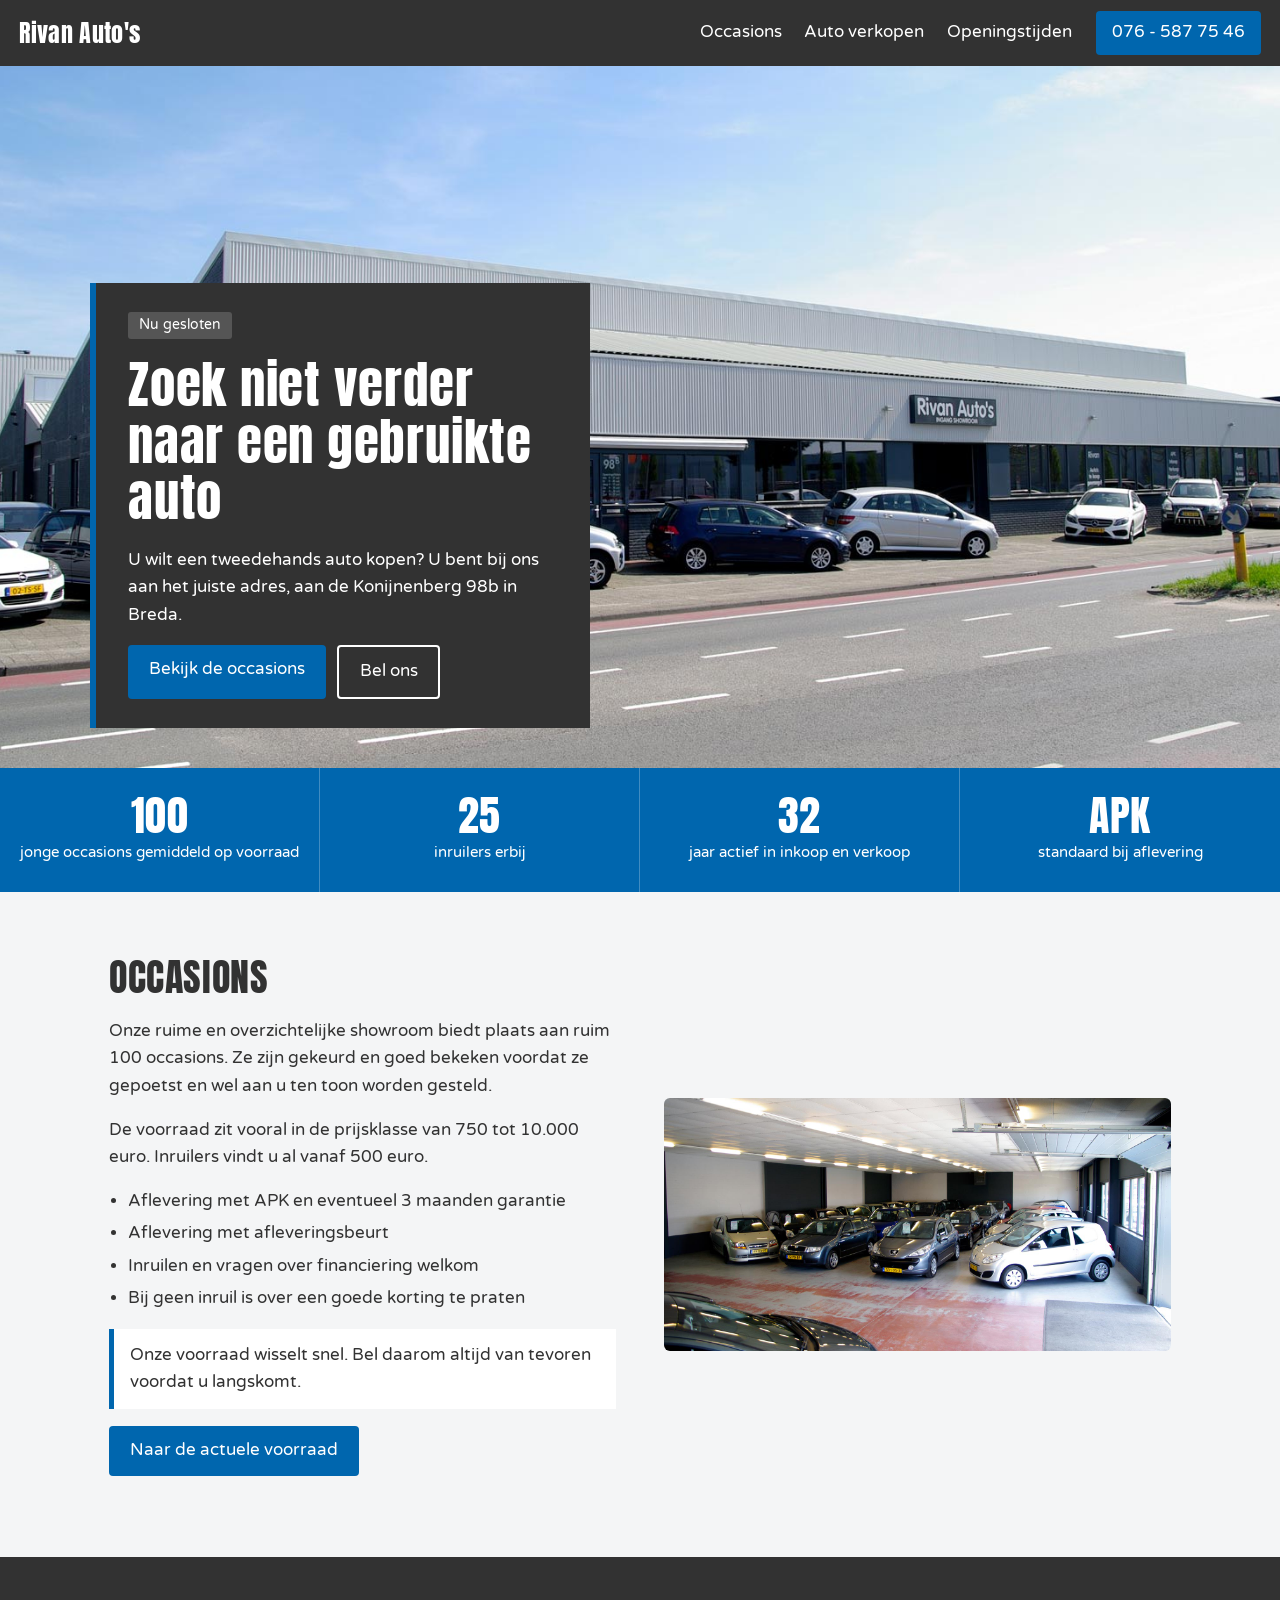
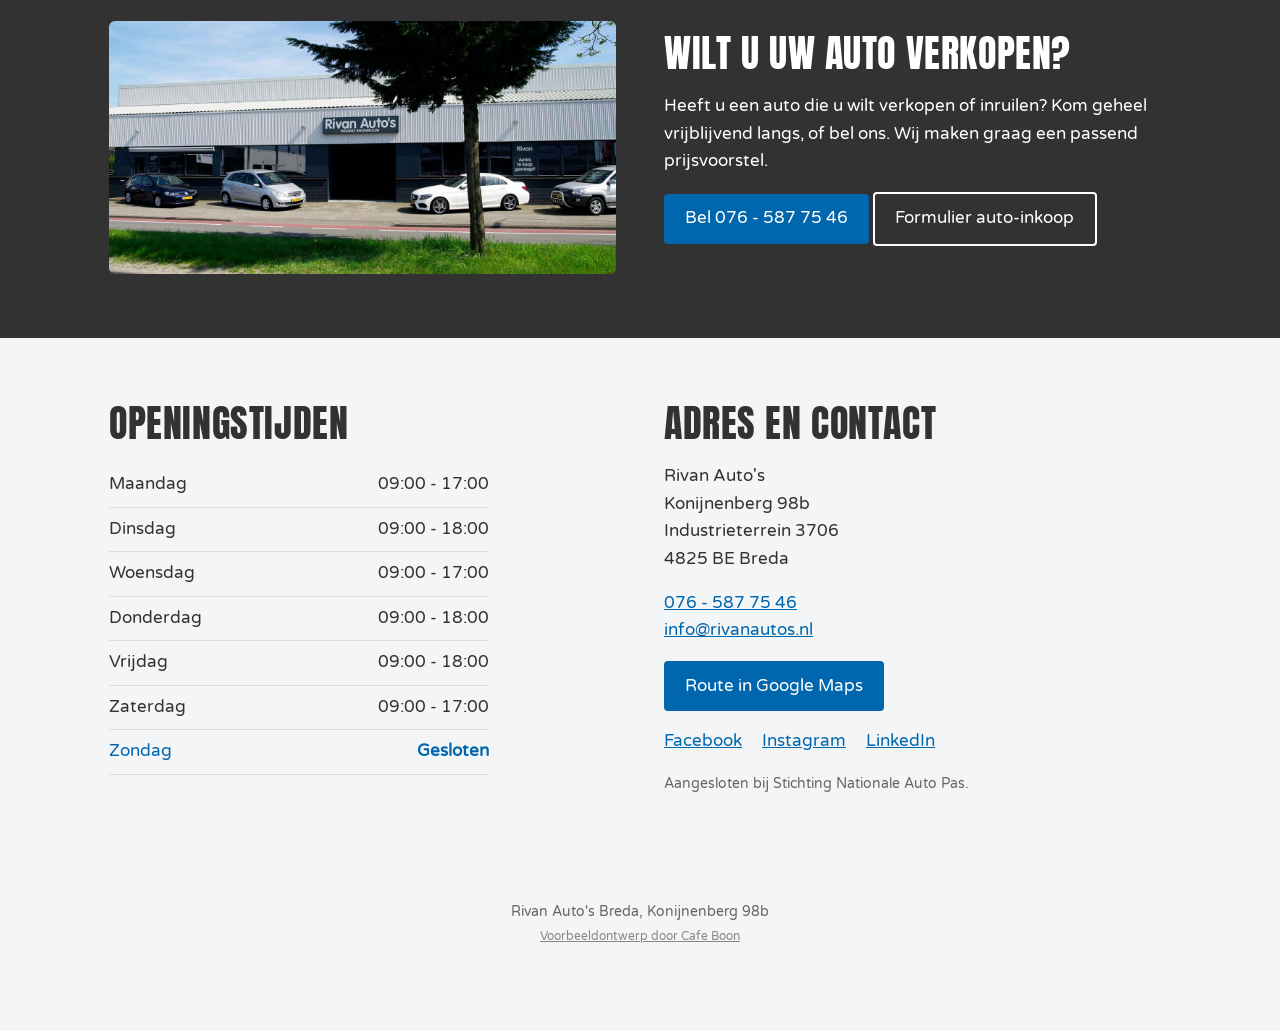
==== index.html @ 42afd562 "Voorbeeldwebsite voor Rivan Auto's" ====
<!doctype html>
<html lang="nl">
<head>
<meta charset="utf-8">
<meta name="viewport" content="width=device-width, initial-scale=1">
<meta name="robots" content="noindex">
<title>Rivan Auto's Breda - Occasions aan de Konijnenberg</title>
<meta name="description" content="Rivan Auto's aan de Konijnenberg 98b in Breda. Gemiddeld 100 jonge occasions en 25 inruilers in een overdekte showroom. Ma t/m za open.">
<meta property="og:title" content="Rivan Auto's Breda">
<meta property="og:description" content="Gemiddeld 100 jonge occasions en 25 inruilers in een overdekte showroom.">
<meta property="og:image" content="images/pand.jpg">
<link rel="icon" type="image/svg+xml" href="images/favicon.svg">
<link rel="preconnect" href="https://fonts.googleapis.com">
<link rel="preconnect" href="https://fonts.gstatic.com" crossorigin>
<link href="https://fonts.googleapis.com/css2?family=Anton&family=Varela+Round&display=swap" rel="stylesheet">
<link rel="stylesheet" href="style.css">
</head>
<body>
<header class="top">
  <a class="logo" href="#">Rivan Auto's</a>
  <nav>
    <a href="#occasions">Occasions</a>
    <a href="#inkoop">Auto verkopen</a>
    <a href="#contact">Openingstijden</a>
  </nav>
  <a class="call" href="tel:+31765877546">076 - 587 75 46</a>
</header>

<section class="hero">
  <img src="images/pand.jpg" alt="Showroom van Rivan Auto's aan de Konijnenberg 98b in Breda">
  <div class="hero-card">
    <p class="tag" id="status"></p>
    <h1>Zoek niet verder naar een gebruikte auto</h1>
    <p>U wilt een tweedehands auto kopen? U bent bij ons aan het juiste adres, aan de Konijnenberg 98b in Breda.</p>
    <div class="actions">
      <a class="btn" href="https://www.rivanautos.nl/occasions/">Bekijk de occasions</a>
      <a class="btn ghost" href="tel:+31765877546">Bel ons</a>
    </div>
  </div>
</section>

<section class="facts">
  <div><b>100</b><span>jonge occasions gemiddeld op voorraad</span></div>
  <div><b>25</b><span>inruilers erbij</span></div>
  <div><b>32</b><span>jaar actief in inkoop en verkoop</span></div>
  <div><b>APK</b><span>standaard bij aflevering</span></div>
</section>

<section id="occasions" class="wrap split">
  <div>
    <h2>Occasions</h2>
    <p>Onze ruime en overzichtelijke showroom biedt plaats aan ruim 100 occasions. Ze zijn gekeurd en goed bekeken voordat ze gepoetst en wel aan u ten toon worden gesteld.</p>
    <p>De voorraad zit vooral in de prijsklasse van 750 tot 10.000 euro. Inruilers vindt u al vanaf 500 euro.</p>
    <ul class="ticks">
      <li>Aflevering met APK en eventueel 3 maanden garantie</li>
      <li>Aflevering met afleveringsbeurt</li>
      <li>Inruilen en vragen over financiering welkom</li>
      <li>Bij geen inruil is over een goede korting te praten</li>
    </ul>
    <p class="warn">Onze voorraad wisselt snel. Bel daarom altijd van tevoren voordat u langskomt.</p>
    <p><a class="btn" href="https://www.rivanautos.nl/occasions/">Naar de actuele voorraad</a></p>
  </div>
  <img src="images/showroom.jpg" alt="Overdekte showroom met occasions">
</section>

<section id="inkoop" class="band">
  <div class="wrap split rev">
    <img src="images/showroom2.jpg" alt="Ingang showroom, Auto's te koop gevraagd">
    <div>
      <h2>Wilt u uw auto verkopen?</h2>
      <p>Heeft u een auto die u wilt verkopen of inruilen? Kom geheel vrijblijvend langs, of bel ons. Wij maken graag een passend prijsvoorstel.</p>
      <p><a class="btn" href="tel:+31765877546">Bel 076 - 587 75 46</a> <a class="btn ghost" href="https://www.rivanautos.nl/auto-inkoop/">Formulier auto-inkoop</a></p>
    </div>
  </div>
</section>

<section id="contact" class="wrap two">
  <div>
    <h2>Openingstijden</h2>
    <table>
      <tr data-d="1"><th>Maandag</th><td>09:00 - 17:00</td></tr>
      <tr data-d="2"><th>Dinsdag</th><td>09:00 - 18:00</td></tr>
      <tr data-d="3"><th>Woensdag</th><td>09:00 - 17:00</td></tr>
      <tr data-d="4"><th>Donderdag</th><td>09:00 - 18:00</td></tr>
      <tr data-d="5"><th>Vrijdag</th><td>09:00 - 18:00</td></tr>
      <tr data-d="6"><th>Zaterdag</th><td>09:00 - 17:00</td></tr>
      <tr data-d="0"><th>Zondag</th><td>Gesloten</td></tr>
    </table>
  </div>
  <div>
    <h2>Adres en contact</h2>
    <p>Rivan Auto's<br>Konijnenberg 98b<br>Industrieterrein 3706<br>4825 BE Breda</p>
    <p><a href="tel:+31765877546">076 - 587 75 46</a><br><a href="mailto:info@rivanautos.nl">info@rivanautos.nl</a></p>
    <p><a class="btn" href="https://www.google.com/maps/dir/?api=1&destination=Konijnenberg+98b+4825+BE+Breda">Route in Google Maps</a></p>
    <p class="soc"><a href="https://www.facebook.com/rivanautos/">Facebook</a> <a href="https://www.instagram.com/rivanautosbreda/">Instagram</a> <a href="https://www.linkedin.com/in/rivan-auto-s-breda-200540a2">LinkedIn</a></p>
    <p class="small">Aangesloten bij Stichting Nationale Auto Pas.</p>
  </div>
</section>

<footer>
  <p>Rivan Auto's Breda, Konijnenberg 98b</p>
  <p class="credit"><a href="https://cafeboon.com">Voorbeeldontwerp door Cafe Boon</a></p>
</footer>
<a class="fab" href="tel:+31765877546">Bel</a>
<script>
(function(){
  var h={1:[9,17],2:[9,18],3:[9,17],4:[9,18],5:[9,18],6:[9,17]};
  var n=new Date(),d=n.getDay(),m=n.getHours()+n.getMinutes()/60,el=document.getElementById('status');
  var r=document.querySelector('tr[data-d="'+d+'"]');if(r)r.className='today';
  if(h[d]&&m>=h[d][0]&&m<h[d][1]){el.textContent='Nu geopend tot '+h[d][1]+':00';el.className='tag yes'}else{el.textContent='Nu gesloten'}
})();
</script>
</body>
</html>
---- style.css ----
:root{--char:#323232;--blue:#0066ae;--bg:#f4f5f6;--line:#dcdfe2}
*{box-sizing:border-box}
body{margin:0;font-family:"Varela Round",sans-serif;color:var(--char);background:var(--bg);line-height:1.65;font-size:1.04rem}
h1,h2,.logo,.facts b{font-family:Anton,sans-serif;font-weight:400;letter-spacing:.015em;line-height:1.1}
h1{font-size:clamp(2rem,5.5vw,3.2rem);margin:.2em 0 .4em}
h2{font-size:clamp(1.8rem,4vw,2.4rem);margin:0 0 .5em;text-transform:uppercase}
a{color:var(--blue)}
.top{display:flex;align-items:center;gap:1.5rem;padding:.7rem 1.2rem;background:var(--char);position:sticky;top:0;z-index:5}
.logo{color:#fff;text-decoration:none;font-size:1.5rem}
.top nav{margin-left:auto;display:flex;gap:1.4rem}.top nav a{color:#fff;text-decoration:none}
.call{background:var(--blue);color:#fff;text-decoration:none;padding:.5rem 1rem;border-radius:4px;white-space:nowrap}
.hero{position:relative;height:78vh;min-height:460px;background:#8aa}
.hero>img{width:100%;height:100%;object-fit:cover;display:block;object-position:60% 50%}
.hero-card{position:absolute;left:max(1.2rem,calc((100vw - 1100px)/2));bottom:2.5rem;background:var(--char);color:#fff;padding:1.8rem 2rem;max-width:500px;border-left:6px solid var(--blue)}
.hero-card p{margin:0 0 1rem}
.tag{display:inline-block;background:#555;padding:.15rem .7rem;font-size:.85rem;border-radius:3px;margin:0 0 .5rem!important}.tag.yes{background:#2e7d32}
.actions{display:flex;gap:.7rem;flex-wrap:wrap}
.btn{display:inline-block;background:var(--blue);color:#fff;padding:.7rem 1.3rem;text-decoration:none;border-radius:4px}
.btn.ghost{background:transparent;border:2px solid currentColor}
.hero-card .btn.ghost{color:#fff}.band .btn.ghost{color:#fff}
.facts{display:grid;grid-template-columns:repeat(4,1fr);background:var(--blue);color:#fff;text-align:center}
.facts div{padding:1.6rem 1rem;border-right:1px solid rgba(255,255,255,.25)}.facts div:last-child{border:0}
.facts b{display:block;font-size:2.6rem;font-weight:400}.facts span{font-size:.95rem}
.wrap{max-width:1100px;margin:0 auto;padding:4rem 1.2rem}
.split{display:grid;grid-template-columns:1fr 1fr;gap:3rem;align-items:center}
.split img{width:100%;border-radius:6px;display:block}
.ticks{padding-left:1.2rem}.ticks li{margin:.3rem 0}
.warn{background:#fff;border-left:5px solid var(--blue);padding:.8rem 1rem}
.band{background:var(--char);color:#fff}
.two{display:grid;grid-template-columns:1fr 1fr;gap:3rem}
table{border-collapse:collapse;width:100%;max-width:380px}
th{text-align:left;font-weight:400}td{text-align:right}
th,td{padding:.5rem 0;border-bottom:1px solid var(--line)}
tr.today{color:var(--blue);font-weight:700}
.soc a{margin-right:1rem}.small{font-size:.88rem;color:#666}
footer{text-align:center;padding:1.5rem 1rem 5rem;font-size:.9rem;color:#666}
footer p{margin:.2rem}.credit{font-size:.78rem}.credit a{color:#888}
.fab{display:none}
@media(max-width:760px){
.top nav,.call{display:none}
.hero{height:auto;min-height:0}.hero>img{height:240px}.hero-card{position:static;max-width:none}
.facts{grid-template-columns:1fr 1fr}.facts div{border-bottom:1px solid rgba(255,255,255,.25)}
.split,.two{grid-template-columns:1fr;gap:2rem}.rev img{order:2}
.fab{display:block;position:fixed;right:1rem;bottom:1rem;background:var(--blue);color:#fff;text-decoration:none;padding:.9rem 1.5rem;border-radius:999px;box-shadow:0 4px 12px rgba(0,0,0,.3);z-index:9}}
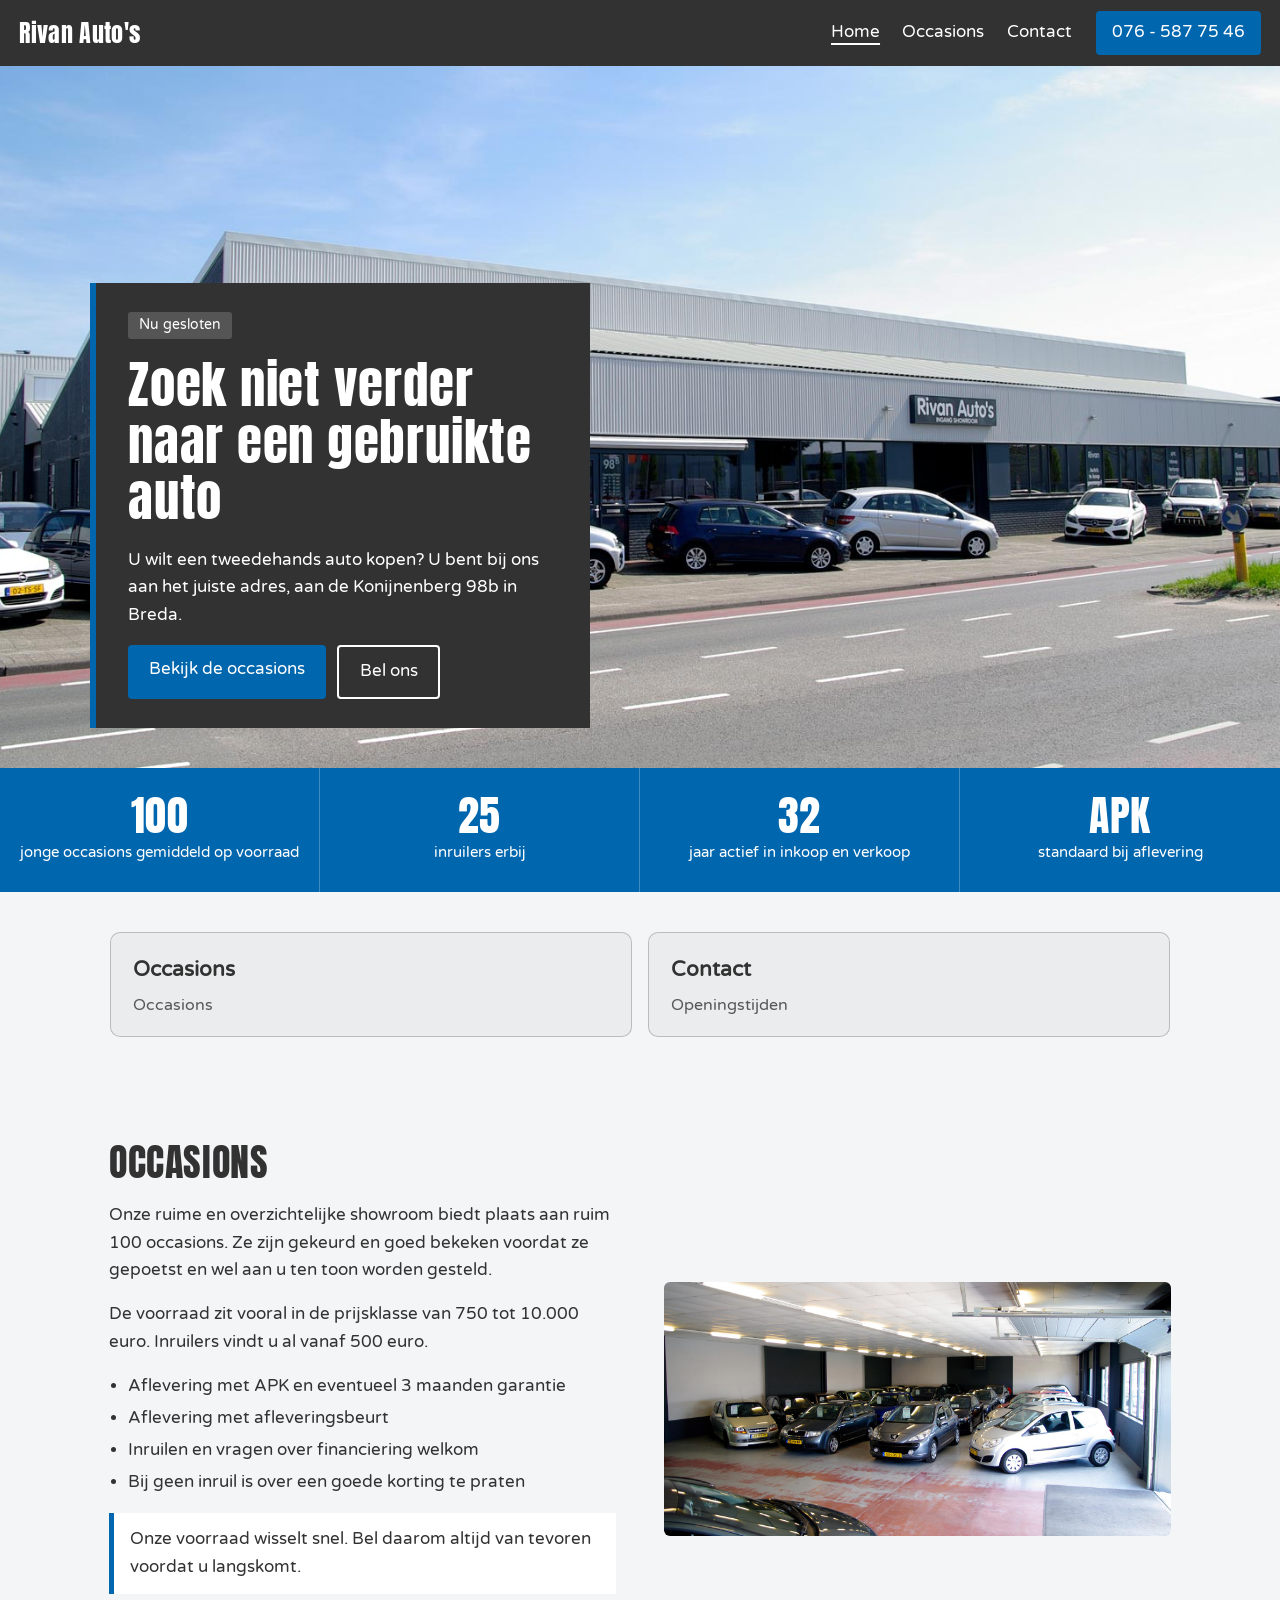
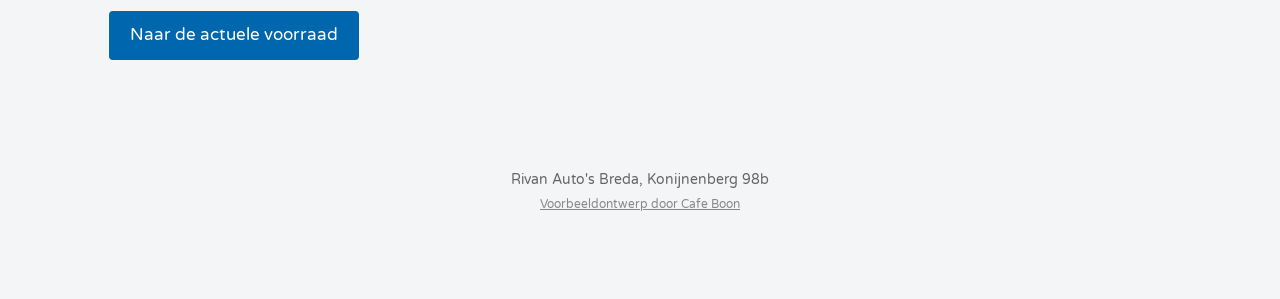
==== commit 78862bb4: "Website opgedeeld in meerdere pagina's" ====
--- a/index.html
+++ b/index.html
@@ -17,98 +17,55 @@
 </head>
 <body>
 <header class="top">
-  <a class="logo" href="#">Rivan Auto's</a>
-  <nav>
-    <a href="#occasions">Occasions</a>
-    <a href="#inkoop">Auto verkopen</a>
-    <a href="#contact">Openingstijden</a>
-  </nav>
-  <a class="call" href="tel:+31765877546">076 - 587 75 46</a>
+<a class="logo" href="index.html">Rivan Auto's</a>
+<nav><a aria-current="page" href="index.html">Home</a><a href="aanbod.html">Occasions</a><a href="contact.html">Contact</a></nav>
+<a class="call" href="tel:+31765877546">076 - 587 75 46</a>
 </header>
-
+<div aria-label="Pagina's" class="sn-bar" role="navigation"><a aria-current="page" class="sn-link" href="index.html">Home</a><a class="sn-link" href="aanbod.html">Occasions</a><a class="sn-link" href="contact.html">Contact</a></div>
 <section class="hero">
-  <img src="images/pand.jpg" alt="Showroom van Rivan Auto's aan de Konijnenberg 98b in Breda">
-  <div class="hero-card">
-    <p class="tag" id="status"></p>
-    <h1>Zoek niet verder naar een gebruikte auto</h1>
-    <p>U wilt een tweedehands auto kopen? U bent bij ons aan het juiste adres, aan de Konijnenberg 98b in Breda.</p>
-    <div class="actions">
-      <a class="btn" href="https://www.rivanautos.nl/occasions/">Bekijk de occasions</a>
-      <a class="btn ghost" href="tel:+31765877546">Bel ons</a>
-    </div>
-  </div>
+<img alt="Showroom van Rivan Auto's aan de Konijnenberg 98b in Breda" src="images/pand.jpg"/>
+<div class="hero-card">
+<p class="tag" id="status"></p>
+<h1>Zoek niet verder naar een gebruikte auto</h1>
+<p>U wilt een tweedehands auto kopen? U bent bij ons aan het juiste adres, aan de Konijnenberg 98b in Breda.</p>
+<div class="actions">
+<a class="btn" href="https://www.rivanautos.nl/occasions/">Bekijk de occasions</a>
+<a class="btn ghost" href="tel:+31765877546">Bel ons</a>
+</div>
+</div>
 </section>
-
 <section class="facts">
-  <div><b>100</b><span>jonge occasions gemiddeld op voorraad</span></div>
-  <div><b>25</b><span>inruilers erbij</span></div>
-  <div><b>32</b><span>jaar actief in inkoop en verkoop</span></div>
-  <div><b>APK</b><span>standaard bij aflevering</span></div>
+<div><b>100</b><span>jonge occasions gemiddeld op voorraad</span></div>
+<div><b>25</b><span>inruilers erbij</span></div>
+<div><b>32</b><span>jaar actief in inkoop en verkoop</span></div>
+<div><b>APK</b><span>standaard bij aflevering</span></div>
 </section>
-
-<section id="occasions" class="wrap split">
-  <div>
-    <h2>Occasions</h2>
-    <p>Onze ruime en overzichtelijke showroom biedt plaats aan ruim 100 occasions. Ze zijn gekeurd en goed bekeken voordat ze gepoetst en wel aan u ten toon worden gesteld.</p>
-    <p>De voorraad zit vooral in de prijsklasse van 750 tot 10.000 euro. Inruilers vindt u al vanaf 500 euro.</p>
-    <ul class="ticks">
-      <li>Aflevering met APK en eventueel 3 maanden garantie</li>
-      <li>Aflevering met afleveringsbeurt</li>
-      <li>Inruilen en vragen over financiering welkom</li>
-      <li>Bij geen inruil is over een goede korting te praten</li>
-    </ul>
-    <p class="warn">Onze voorraad wisselt snel. Bel daarom altijd van tevoren voordat u langskomt.</p>
-    <p><a class="btn" href="https://www.rivanautos.nl/occasions/">Naar de actuele voorraad</a></p>
-  </div>
-  <img src="images/showroom.jpg" alt="Overdekte showroom met occasions">
+<div class="sn-cards"><a class="sn-card" href="aanbod.html"><strong>Occasions</strong><span>Occasions</span></a><a class="sn-card" href="contact.html"><strong>Contact</strong><span>Openingstijden</span></a></div>
+<section class="wrap split">
+<div>
+<h2>Occasions</h2>
+<p>Onze ruime en overzichtelijke showroom biedt plaats aan ruim 100 occasions. Ze zijn gekeurd en goed bekeken voordat ze gepoetst en wel aan u ten toon worden gesteld.</p>
+<p>De voorraad zit vooral in de prijsklasse van 750 tot 10.000 euro. Inruilers vindt u al vanaf 500 euro.</p>
+<ul class="ticks">
+<li>Aflevering met APK en eventueel 3 maanden garantie</li>
+<li>Aflevering met afleveringsbeurt</li>
+<li>Inruilen en vragen over financiering welkom</li>
+<li>Bij geen inruil is over een goede korting te praten</li>
+</ul>
+<p class="warn">Onze voorraad wisselt snel. Bel daarom altijd van tevoren voordat u langskomt.</p>
+<p><a class="btn" href="https://www.rivanautos.nl/occasions/">Naar de actuele voorraad</a></p>
+</div>
+<img alt="Overdekte showroom met occasions" src="images/showroom.jpg"/>
 </section>
-
-<section id="inkoop" class="band">
-  <div class="wrap split rev">
-    <img src="images/showroom2.jpg" alt="Ingang showroom, Auto's te koop gevraagd">
-    <div>
-      <h2>Wilt u uw auto verkopen?</h2>
-      <p>Heeft u een auto die u wilt verkopen of inruilen? Kom geheel vrijblijvend langs, of bel ons. Wij maken graag een passend prijsvoorstel.</p>
-      <p><a class="btn" href="tel:+31765877546">Bel 076 - 587 75 46</a> <a class="btn ghost" href="https://www.rivanautos.nl/auto-inkoop/">Formulier auto-inkoop</a></p>
-    </div>
-  </div>
-</section>
-
-<section id="contact" class="wrap two">
-  <div>
-    <h2>Openingstijden</h2>
-    <table>
-      <tr data-d="1"><th>Maandag</th><td>09:00 - 17:00</td></tr>
-      <tr data-d="2"><th>Dinsdag</th><td>09:00 - 18:00</td></tr>
-      <tr data-d="3"><th>Woensdag</th><td>09:00 - 17:00</td></tr>
-      <tr data-d="4"><th>Donderdag</th><td>09:00 - 18:00</td></tr>
-      <tr data-d="5"><th>Vrijdag</th><td>09:00 - 18:00</td></tr>
-      <tr data-d="6"><th>Zaterdag</th><td>09:00 - 17:00</td></tr>
-      <tr data-d="0"><th>Zondag</th><td>Gesloten</td></tr>
-    </table>
-  </div>
-  <div>
-    <h2>Adres en contact</h2>
-    <p>Rivan Auto's<br>Konijnenberg 98b<br>Industrieterrein 3706<br>4825 BE Breda</p>
-    <p><a href="tel:+31765877546">076 - 587 75 46</a><br><a href="mailto:info@rivanautos.nl">info@rivanautos.nl</a></p>
-    <p><a class="btn" href="https://www.google.com/maps/dir/?api=1&destination=Konijnenberg+98b+4825+BE+Breda">Route in Google Maps</a></p>
-    <p class="soc"><a href="https://www.facebook.com/rivanautos/">Facebook</a> <a href="https://www.instagram.com/rivanautosbreda/">Instagram</a> <a href="https://www.linkedin.com/in/rivan-auto-s-breda-200540a2">LinkedIn</a></p>
-    <p class="small">Aangesloten bij Stichting Nationale Auto Pas.</p>
-  </div>
-</section>
-
 <footer>
-  <p>Rivan Auto's Breda, Konijnenberg 98b</p>
-  <p class="credit"><a href="https://cafeboon.com">Voorbeeldontwerp door Cafe Boon</a></p>
+<p>Rivan Auto's Breda, Konijnenberg 98b</p>
+<p class="credit"><a href="https://cafeboon.com">Voorbeeldontwerp door Cafe Boon</a></p>
 </footer>
 <a class="fab" href="tel:+31765877546">Bel</a>
-<script>
-(function(){
+<script>try{(function(){
   var h={1:[9,17],2:[9,18],3:[9,17],4:[9,18],5:[9,18],6:[9,17]};
   var n=new Date(),d=n.getDay(),m=n.getHours()+n.getMinutes()/60,el=document.getElementById('status');
   var r=document.querySelector('tr[data-d="'+d+'"]');if(r)r.className='today';
   if(h[d]&&m>=h[d][0]&&m<h[d][1]){el.textContent='Nu geopend tot '+h[d][1]+':00';el.className='tag yes'}else{el.textContent='Nu gesloten'}
-})();
-</script>
-</body>
-</html>
+})();}catch(e){}</script>
+</body></html>
--- a/style.css
+++ b/style.css
@@ -42,3 +42,17 @@
 .facts{grid-template-columns:1fr 1fr}.facts div{border-bottom:1px solid rgba(255,255,255,.25)}
 .split,.two{grid-template-columns:1fr;gap:2rem}.rev img{order:2}
 .fab{display:block;position:fixed;right:1rem;bottom:1rem;background:var(--blue);color:#fff;text-decoration:none;padding:.9rem 1.5rem;border-radius:999px;box-shadow:0 4px 12px rgba(0,0,0,.3);z-index:9}}
+/* sitenav:start */
+.sn-bar{display:none;gap:6px;overflow-x:auto;white-space:nowrap;-webkit-overflow-scrolling:touch;padding:8px 12px;background:inherit;color:inherit;font:inherit;line-height:1.2;border-bottom:1px solid rgba(128,128,128,.35);box-sizing:border-box;max-width:100%}
+.sn-bar a.sn-link{flex:0 0 auto;padding:9px 15px;border-radius:999px;color:inherit;text-decoration:none;font-size:15px;font-weight:600;letter-spacing:0;text-transform:none;margin:0}
+.sn-bar a.sn-link[aria-current="page"]{background:rgba(128,128,128,.2);box-shadow:inset 0 -2px 0 currentColor}
+@media(max-width:760px){.sn-bar{display:flex}}
+nav a[aria-current="page"]:not(.cta):not(.btn):not(.call){text-decoration:underline;text-underline-offset:6px;text-decoration-thickness:2px}
+.sn-head{max-width:1100px;margin:0 auto;padding:40px 20px 0;box-sizing:border-box}
+.sn-head h1{margin:0;color:inherit;font-size:clamp(30px,5vw,46px);line-height:1.1}
+.sn-cards{max-width:1100px;margin:0 auto;padding:40px 20px;display:grid;grid-template-columns:repeat(auto-fit,minmax(230px,1fr));gap:16px;box-sizing:border-box}
+.sn-card{display:block;padding:20px 22px;border:1px solid rgba(128,128,128,.45);border-radius:10px;background:rgba(128,128,128,.07);color:inherit;text-decoration:none;min-width:0}
+.sn-card strong{display:block;font-size:1.25em;margin:0 0 6px;color:inherit}
+.sn-card span{display:block;opacity:.8;font-size:.95em;line-height:1.4}
+.sn-card:hover,.sn-card:focus-visible{border-color:currentColor}
+/* sitenav:end */
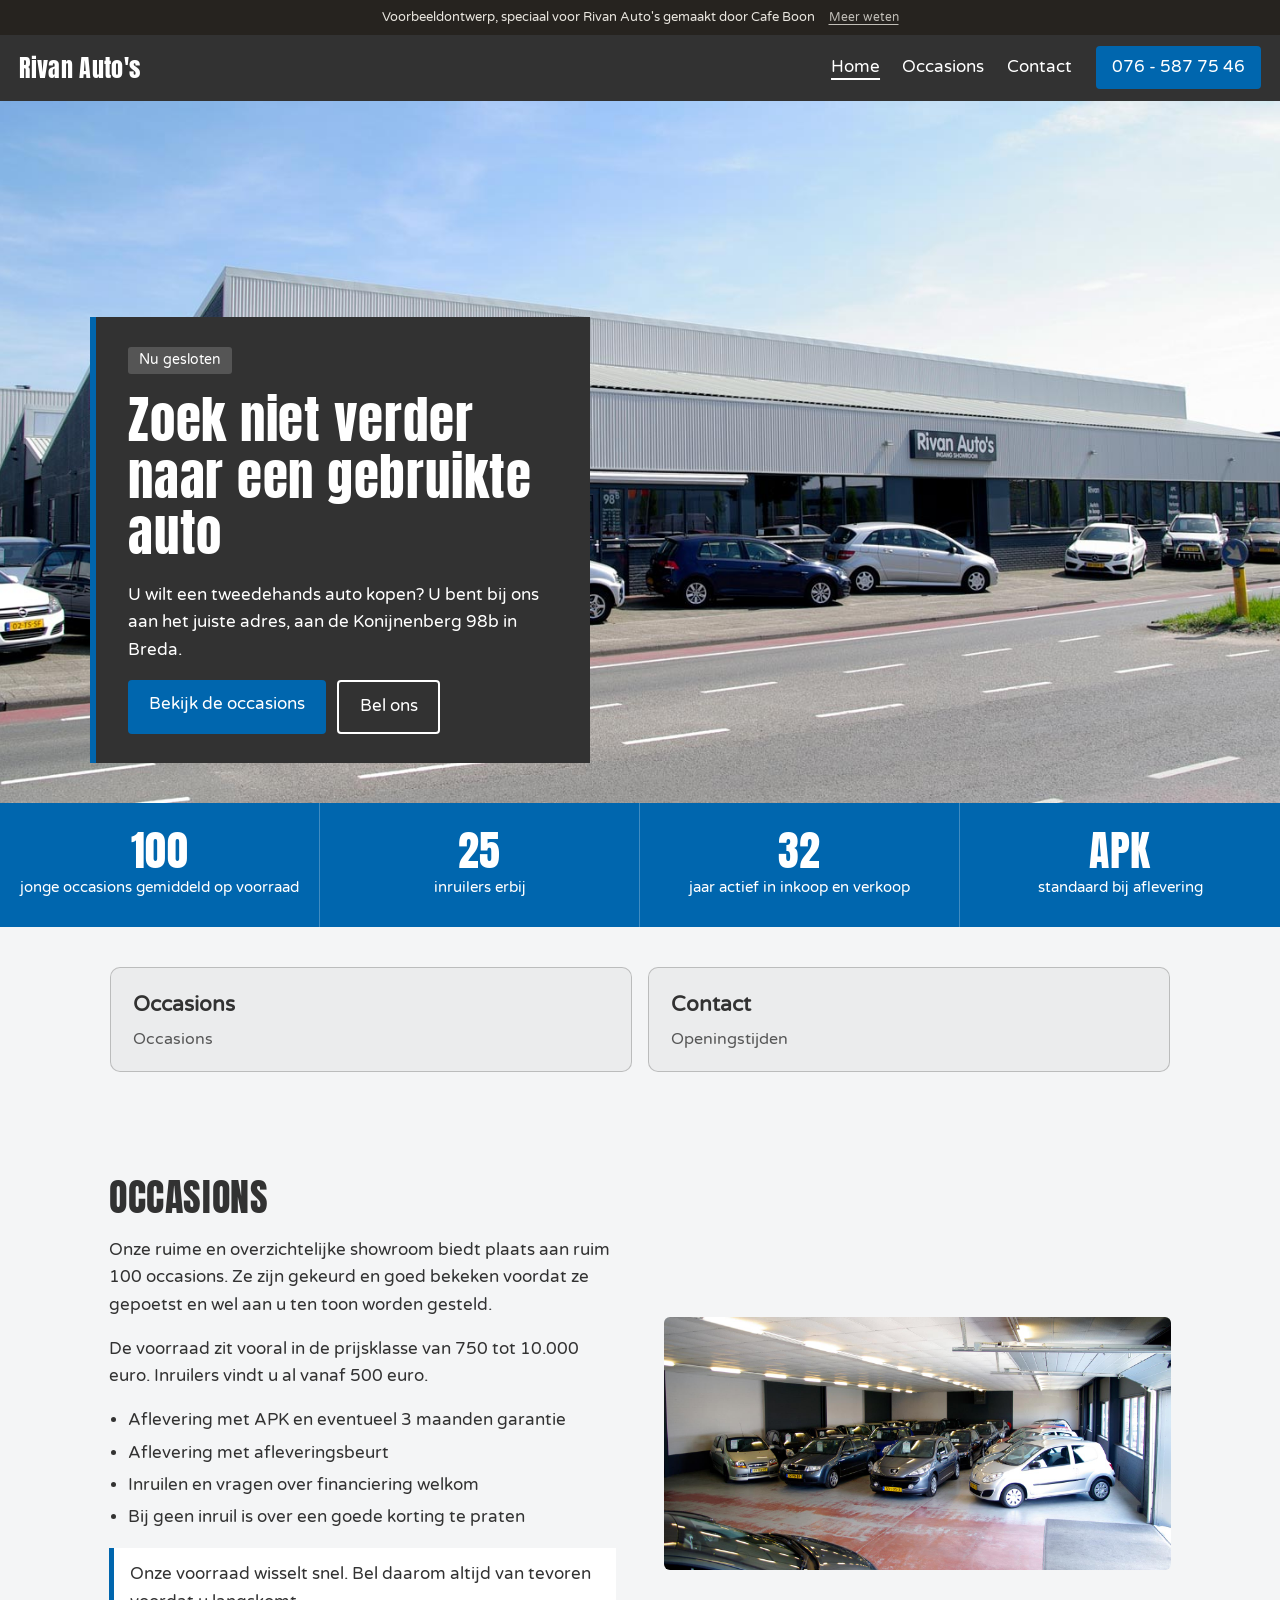
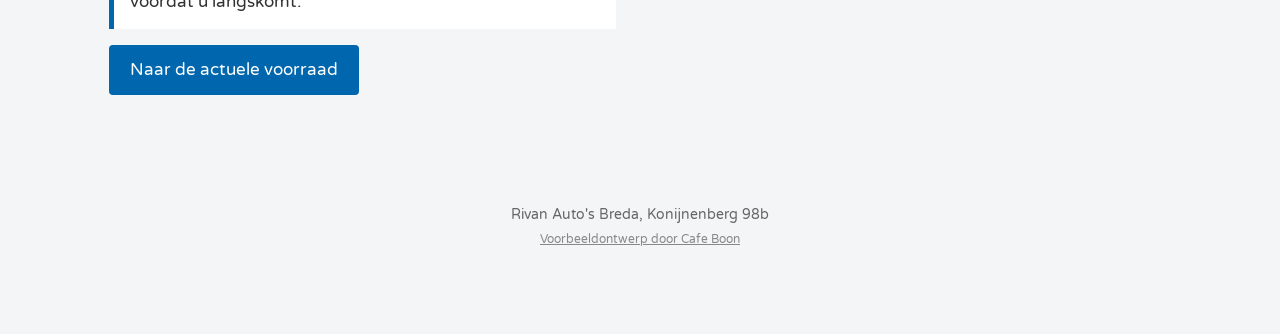
==== commit 6d7d316b: "Werkende formulieren voor afspraken en aanvragen" ====
--- a/index.html
+++ b/index.html
@@ -16,6 +16,7 @@
 <link rel="stylesheet" href="style.css">
 </head>
 <body>
+<div class="vb-banner" role="note"><span>Voorbeeldontwerp, speciaal voor Rivan Auto's gemaakt door Cafe Boon</span><a href="https://cafeboon.com">Meer weten</a></div>
 <header class="top">
 <a class="logo" href="index.html">Rivan Auto's</a>
 <nav><a aria-current="page" href="index.html">Home</a><a href="aanbod.html">Occasions</a><a href="contact.html">Contact</a></nav>
@@ -29,7 +30,7 @@
 <h1>Zoek niet verder naar een gebruikte auto</h1>
 <p>U wilt een tweedehands auto kopen? U bent bij ons aan het juiste adres, aan de Konijnenberg 98b in Breda.</p>
 <div class="actions">
-<a class="btn" href="https://www.rivanautos.nl/occasions/">Bekijk de occasions</a>
+<a class="btn" href="binnenkort.html">Bekijk de occasions</a>
 <a class="btn ghost" href="tel:+31765877546">Bel ons</a>
 </div>
 </div>
@@ -53,7 +54,7 @@
 <li>Bij geen inruil is over een goede korting te praten</li>
 </ul>
 <p class="warn">Onze voorraad wisselt snel. Bel daarom altijd van tevoren voordat u langskomt.</p>
-<p><a class="btn" href="https://www.rivanautos.nl/occasions/">Naar de actuele voorraad</a></p>
+<p><a class="btn" href="binnenkort.html">Naar de actuele voorraad</a></p>
 </div>
 <img alt="Overdekte showroom met occasions" src="images/showroom.jpg"/>
 </section>
--- a/style.css
+++ b/style.css
@@ -56,3 +56,31 @@
 .sn-card span{display:block;opacity:.8;font-size:.95em;line-height:1.4}
 .sn-card:hover,.sn-card:focus-visible{border-color:currentColor}
 /* sitenav:end */
+/* voorbeeld-formulier:start */
+@layer sn{.sn-form button.btn{border:0;font:inherit;cursor:pointer;line-height:1.2}}
+.sn-formsec{padding:36px 0 72px}
+.sn-formwrap{max-width:1100px;margin:0 auto;padding:0 20px;box-sizing:border-box}
+.sn-formwrap>h2{margin:0 0 12px}
+.sn-formwrap>.sn-lead,.sn-formwrap>.sn-form,.sn-formwrap>.sn-done{max-width:720px}
+.sn-formwrap .sn-lead{margin:0 0 24px;opacity:.85}
+.sn-form{display:grid;grid-template-columns:1fr 1fr;gap:16px}
+.sn-field{display:flex;flex-direction:column;gap:6px;min-width:0;text-align:left}
+.sn-field.full{grid-column:1/-1}
+.sn-field label{font-size:14px;font-weight:600}
+.sn-field input,.sn-field select,.sn-field textarea{font:inherit;font-size:16px;line-height:1.4;color:inherit;background:rgba(128,128,128,.12);border:1px solid rgba(128,128,128,.55);border-radius:8px;padding:11px 12px;width:100%;box-sizing:border-box;min-width:0;max-width:100%;-webkit-appearance:none;appearance:none}
+.sn-field select{background-image:linear-gradient(45deg,transparent 50%,currentColor 50%),linear-gradient(135deg,currentColor 50%,transparent 50%);background-position:calc(100% - 20px) 50%,calc(100% - 15px) 50%;background-size:5px 5px;background-repeat:no-repeat;padding-right:38px}
+.sn-field select option{color:#111;background:#fff}
+.sn-field textarea{resize:vertical}
+.sn-field input:focus,.sn-field select:focus,.sn-field textarea:focus{outline:2px solid currentColor;outline-offset:1px}
+.sn-done{padding:28px;border:1px solid rgba(128,128,128,.55);border-radius:12px;background:rgba(128,128,128,.1)}
+.sn-done h2{margin:0 0 10px}
+.sn-done p{margin:0}
+.sn-done a{text-decoration:underline;text-underline-offset:3px;font-weight:600}
+.sn-formlink{padding:0 0 56px}
+@media(max-width:640px){.sn-form{grid-template-columns:1fr}.sn-formsec{padding:24px 0 56px}}
+/* voorbeeld-formulier:end */
+/* voorbeeldbanner:start */
+.vb-banner{display:flex;flex-wrap:wrap;justify-content:center;align-items:baseline;gap:2px 14px;padding:8px 16px;background:#26231f;color:#e9e6df;font-size:13px;line-height:1.45;letter-spacing:0;text-transform:none;font-weight:400;text-align:center;position:relative;z-index:1000}
+.vb-banner a{color:inherit;opacity:.8;text-decoration:underline;text-underline-offset:3px;font-size:12px;font-weight:400;white-space:nowrap;letter-spacing:0;text-transform:none}
+.vb-banner a:hover{opacity:1}
+/* voorbeeldbanner:end */
